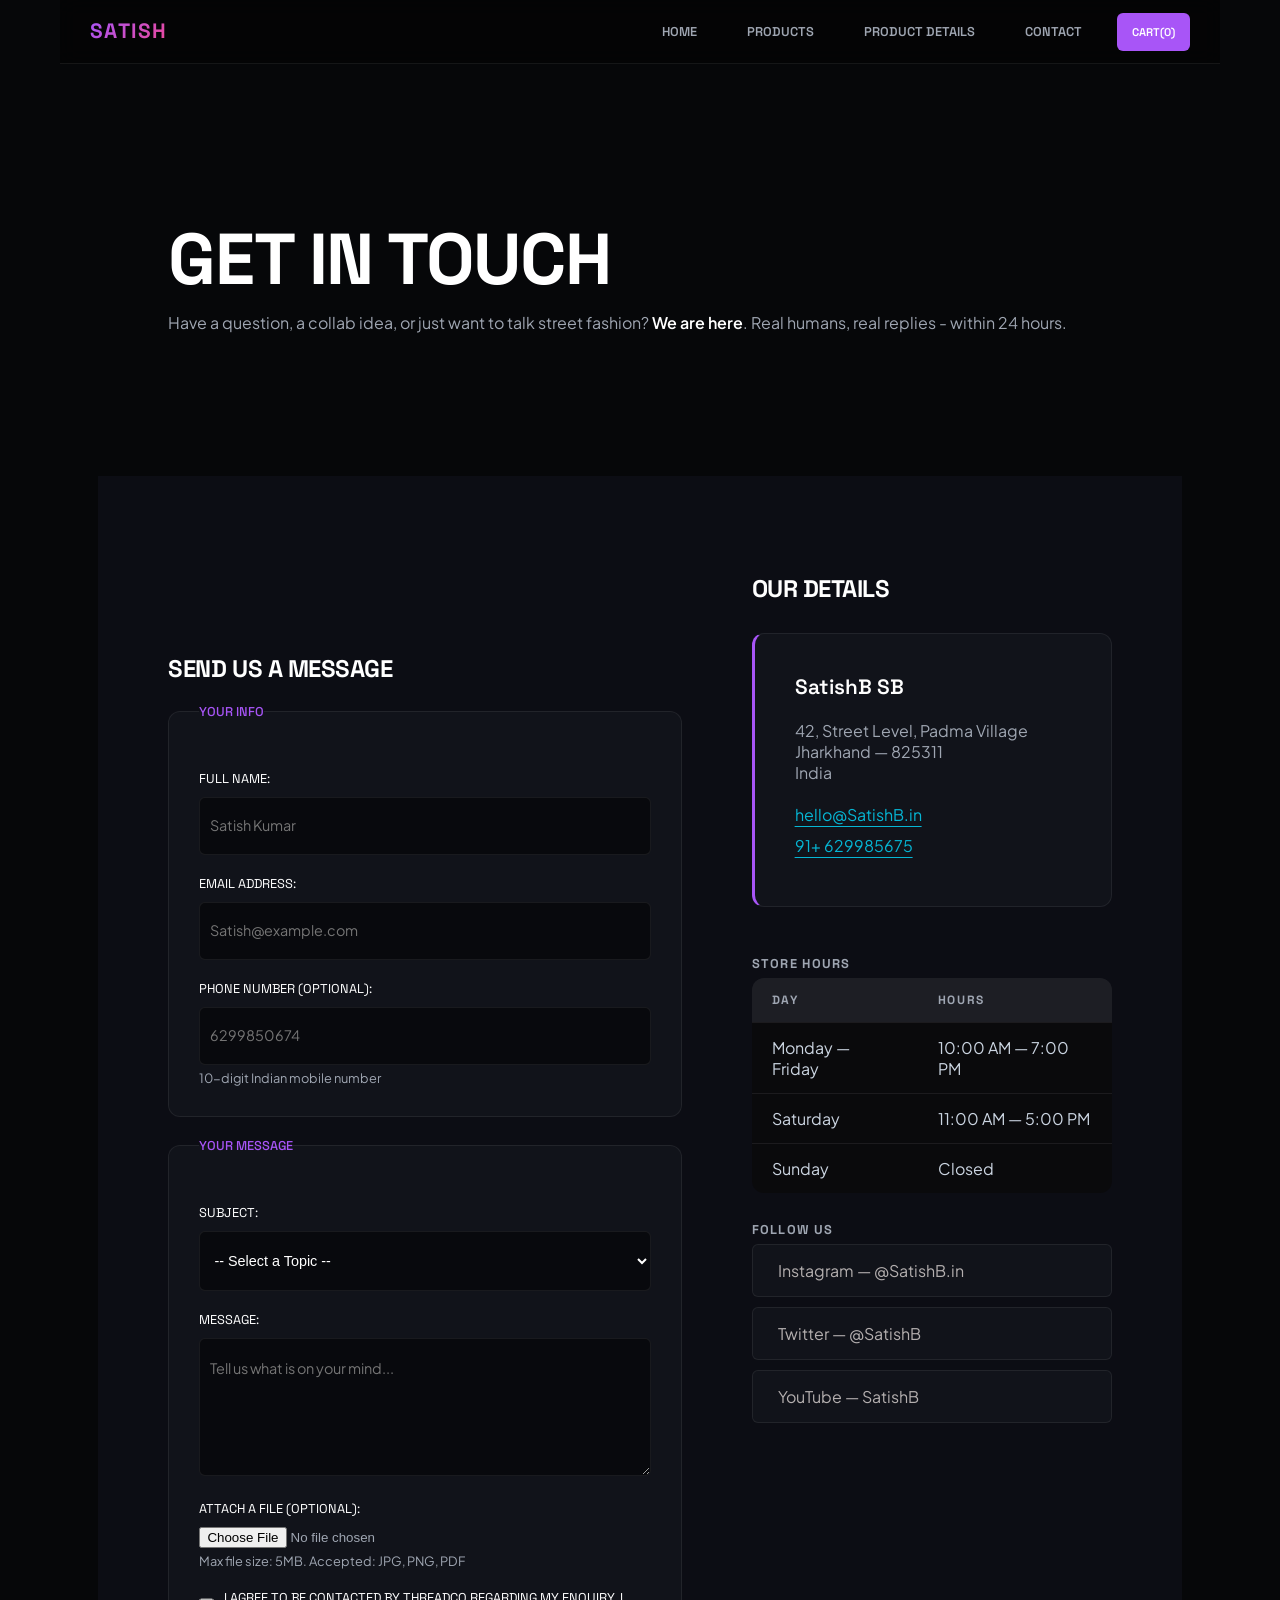
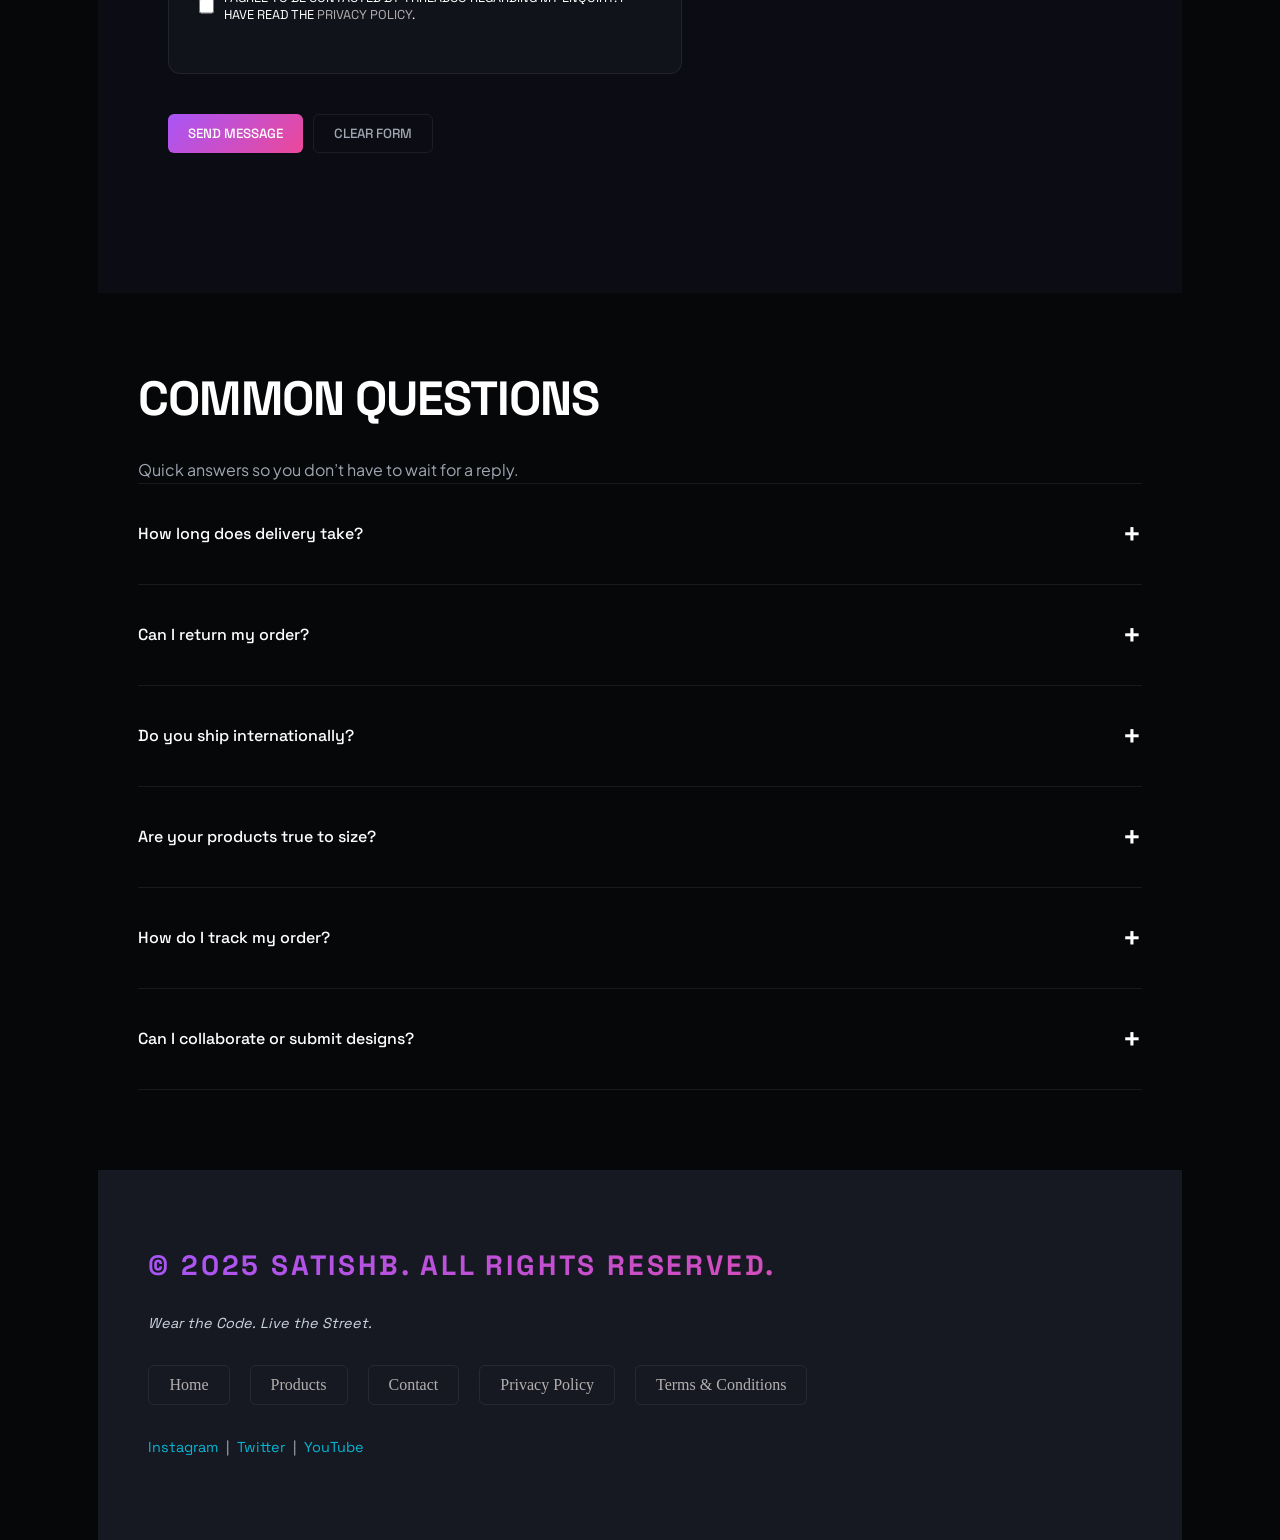
==== Contact.html @ 7053fb39 "add project html and css" ====
<!DOCTYPE html>
<html lang="en">

<head>
    <meta charset="UTF-8">
    <meta name="viewport" content="width=device-width, initial-scale=1.0">
    <title>Contact</title>
    <link rel="stylesheet" href="Style.css">
</head>

<body>


    <header>
        <h1>Satish</h1>
        <!-- <p><em>Wear the Code, list the Streey.</em></p> -->
        <nav>
            <ul>
                <li><a href="index.html">Home</a></li>
                <li><a href="products.html">Products</a></li>
                <li><a href="ProductDetails.html">product Details</a></li>
                <li><a href="Contact.html">contact</a></li>
                <li><a href="">Cart(0)</a></li>
            </ul>
        </nav>



    </header>

    <main>
        <section class="get-in-touch">
            <h2>Get In Touch</h2>
            <p>Have a question, a collab idea, or just want to talk street fashion? <strong>We are here</strong>. Real
                humans, real replies - within 24 hours.</p>
        </section>

         <div class="details">
            <section class="send-us-message">
                <h2>Send Us a Message</h2>

                <form action="">

                    <fieldset>
                        <legend>Your Info</legend>

                        <label for="fullname">Full Name:</label>
                        <input type="text" id="fullname" name="fullname" placeholder="Satish Kumar" required
                            minlength="2" maxlength="60">

                        <label for="email">Email Address:</label>
                        <input type="email" id="email" name="email" placeholder="Satish@example.com" required>

                        <label for="phone">Phone Number (optional):</label>
                        <input type="tel" id="phone" name="phone" placeholder="6299850674">
                        <small>10-digit Indian mobile number</small>
                    </fieldset>


                    <fieldset>
                        <legend>Your Message</legend>

                        <label for="subject">Subject:</label>
                        <select id="subject" name="subject" required>
                            <option value="">-- Select a Topic --</option>
                            <option value="order-issue">Order Issue</option>
                            <option value="return-refund">Return / Refund</option>
                            <option value="collaboration">Collaboration / Partnership</option>
                            <option value="wholesale">Wholesale Enquiry</option>
                            <option value="general">General Query</option>
                        </select>

                        <label for="message">Message:</label>
                        <textarea id="message" name="message" rows="6" cols="50"
                            placeholder="Tell us what is on your mind..." required minlength="20"></textarea>

                        <label for="attachment">Attach a File (optional):</label>
                        <input type="file" id="attachment" name="attachment">
                        <small>Max file size: 5MB. Accepted: JPG, PNG, PDF</small>


                        <div class="consent">
                            <input type="checkbox" id="consent" name="consent" required>
                            <label for="consent">
                                I agree to be contacted by ThreadCo regarding my enquiry.
                                I have read the <a href="#">Privacy Policy</a>.
                            </label>
                        </div>
                    </fieldset>


                    <div class="contact-btns">
                        <button type="submit">Send Message</button>
                        <button type="reset">Clear Form</button>
                    </div>

                </form>
            </section>


            <section class="our-details">
                <h2>Our Details</h2>

                <address>
                    <strong>SatishB SB</strong> <br>
                    42, Street Level, Padma Village <br>
                    Jharkhand — 825311 <br>
                    India
                    <br><br>
                    <a href="">hello@SatishB.in</a>
                    <br>
                    <a href="tel:91+ 629985675">91+ 629985675</a>
                </address>

                <div>
                    <h3>Store Hours</h3>
                    <table>
                        <tr>
                            <th>Day</th>
                            <th>Hours</th>
                        </tr>
                        <tr>
                            <td>Monday — Friday</td>
                            <td>10:00 AM — 7:00 PM</td>
                        </tr>
                        <tr>
                            <td>Saturday</td>
                            <td>11:00 AM — 5:00 PM</td>
                        </tr>
                        <tr>
                            <td>Sunday</td>
                            <td>Closed</td>
                        </tr>
                    </table>
                </div>

                <div>
                    <h3>Follow Us</h3>
                    <ul>
                        <li><a href="https://instagram.com" target="_blank">Instagram &mdash; @SatishB.in</a></li>
                        <li><a href="https://twitter.com" target="_blank">Twitter &mdash; @SatishB</a></li>
                        <li><a href="https://youtube.com" target="_blank">YouTube &mdash; SatishB</a></li>
                    </ul>
                </div>
            </section>
        </div>


        <section class="common-questions">

            <h2>Common Questions</h2>
            <p>Quick answers so you don&rsquo;t have to wait for a reply.</p>
            
            <details>
                <summary>How long does delivery take?</summary>
                <p>
                    We ship within <strong>48 hours</strong> of order confirmation.
                    Standard delivery takes <strong>3&mdash;5 business days</strong> across India.
                    Express delivery (1&mdash;2 days) is available at checkout for select pin codes.
                </p>
            </details>

            <details>
                <summary>Can I return my order?</summary>
                <p>
                    Yes! We offer <strong>free returns within 7 days</strong> of delivery.
                    The item must be unworn, unwashed, and in its original packaging with all tags attached.
                    Initiate your return from the Orders section of your account.
                </p>
            </details>

            <details>
                <summary>Do you ship internationally?</summary>
                <p>
                    Not yet &mdash; but we&rsquo;re working on it.
                    International shipping is planned for early 2026.
                    Sign up for our newsletter to get notified first.
                </p>
            </details>

            <details>
                <summary>Are your products true to size?</summary>
                <p>
                    ThreadCo tees and hoodies are <strong>oversized by design</strong>.
                    If you prefer a more fitted look, we recommend sizing down.
                    Check the <a href="product.html#size-chart">Size Guide</a> on any product page for exact
                    measurements.
                </p>
            </details>

            <details>
                <summary>How do I track my order?</summary>
                <p>
                    Once your order ships, you will receive a tracking link via SMS and email.
                    You can also track your order by entering your order ID on our
                    <a href="#">Order Tracking page</a>.
                </p>
            </details>

            <details>
                <summary>Can I collaborate or submit designs?</summary>
                <p>
                    Absolutely. ThreadCo works with independent Indian artists on every drop.
                    If you have a design concept or want to collab, reach out via the form above
                    and select <strong>&ldquo;Collaboration / Partnership&rdquo;</strong> as the subject.
                    We read every single message.
                </p>
            </details>

        </section>
    </main>
           

    <footer id="footer">
        <h3>&copy; 2025 SatishB. All rights reserved.</h3>
        <p><em>Wear the Code. Live the Street.</em></p>
        <nav>
            <ul>
                <li><a href="index.html">Home</a></li>
                <li><a href="products.html">Products</a></li>
                <li><a href="contact.html">Contact</a></li>
                <li><a href="#">Privacy Policy</a></li>
                <li><a href="#">Terms &amp; Conditions</a></li>
            </ul>
        </nav>

        <p>
            <a href="https://www.instagram.com/tekyyon?stkn=MWV4MnNpa290YmE3" target="_blank">Instagram</a>
            &nbsp;|&nbsp;
            <a href="https://twitter.com" target="_blank">Twitter</a>
            &nbsp;|&nbsp;
            <a href="https://www.youtube.com/@tekyyon" target="_blank">YouTube</a>
        </p>
    </footer>


</body>

</html>
---- Style.css ----
@import url('https://fonts.googleapis.com/css2?family=Plus+Jakarta+Sans:wght@300;400;500;600;700;800&family=Space+Grotesk:wght@400;500;600;700;800&display=swap');


* {
    padding: 0;
    margin: 0;
    box-sizing: border-box;
}

:root {
    /* Brand Theme Colors */
    --color-primary: #a855f7;
    --color-primary-glow: rgba(168, 85, 247, 0.25);
    --color-secondary: #ec4899;
    --color-secondary-glow: rgba(236, 72, 153, 0.25);
    --color-accent: #06b6d4;


    /* Base & Layout Backgrounds */
    --color-bg-base: #060709;
    --color-bg-section: #0c0d14;
    --color-bg-footer: #161922;
    --color-surface: #11131a;
    --color-surface-muted: #1e212f;


    /* Borders */
    --color-border: rgba(255, 255, 255, 0.07);


    /* Typography Text Colors */
    --white: #ffffff;
    --color-text-body: #cbd5e1;
    --color-text-muted: #9fa6b2;
    --font-display: 'Space Grotesk', sans-serif;
    --font-body: 'Plus Jakarta Sans', sans-serif;
    --radius-sm: 6px;
    --radius-md: 12px;
    --radius-lg: 20px;
    --shadow-sm: 0 4px 12px rgba(0, 0, 0, 0.5);
    --shadow-md: 0 12px 36px rgba(0, 0, 0, 0.7);
    --shadow-lg: 0 24px 64px rgba(0, 0, 0, 0.9);
    --gradient-accent: linear-gradient(135deg, var(--color-primary) 0%, var(--color-secondary) 100%);
    --gradient-secondary: linear-gradient(135deg, var(--color-accent) 0%, #3b82f6 100%);
}

html {
    font-size: 16px;
}

h1,
h2,
h3,
h4,
h5,
h6 {
    font-family: var(--font-display);
    font-weight: 700;
    line-height: 1.1;
    letter-spacing: -0.02em;
    color: var(--white);
}


h1 {
    font-size: clamp(2.4rem, 6vw, 5rem);
}

h2 {
    font-size: clamp(1.8rem, 4vw, 3rem);
}

h3 {
    font-size: clamp(1.2rem, 2.5vw, 1.75rem);
}

h4 {
    font-size: 1.125rem;
    font-weight: 600;
}

p {
    font-size: 1rem;
    line-height: 1.7;
    color: var(--color-text-muted);
}


small {
    font-size: 0.8rem;
    color: var(--color-text-muted);
}

strong {
    color: var(--white);
    font-weight: 600;
}

em {
    color: var(--color-text-body);
}

ul {
    list-style: none;
}

a {
    /* color: inherit; */
    color: rgb(180, 175, 175);
    text-decoration: none;
}


body {
    background-color: var(--color-bg-base);
    /* padding: 0px 1px; */
    padding-left: clamp(20px, 3vw, 40px);
    padding-right:clamp(20px, 3vw, 40px);
    opacity: 1;
}

header {
    position: fixed;
    background-color: rgba(4, 4, 4, 0.604);
    backdrop-filter: blur(10px);
    -webkit-backdrop-filter: blur(10px);
    display: flex;
    /* flex-direction: column; */

    left: 60px;
    right: 60px;
    border-bottom: 1px solid var(--color-border);
    justify-content: space-between;
    align-items: center;
    padding: 20px 30px;
    text-transform: uppercase;
    z-index: 10;
    /* flex-wrap: wrap; */
}

header nav ul {
    display: flex;
    gap: 20px;
    flex-wrap: wrap;
    justify-content: center;
}

header h1 {
    font-size: 1.3rem;
    letter-spacing: 0.07em;
    background: var(--gradient-accent);
    background-clip: text;
    -webkit-background-clip: text;
    color: transparent;
    -webkit-text-fill-color: transparent;
}


/* display: inline-block; */

header nav a {
    font-family: var(--font-display);
    color: var(--color-text-muted);
    padding: 12px 15px;
    border-radius: var(--radius-sm);
    font-weight: 600;
    text-wrap: nowrap;
    font-size: 0.8rem;
    text-align: center;
}


header nav a:hover {
    background-color: rgba(32, 31, 31, 0.605);
    color: var(--white);
}

header nav li:last-child a {
    background-color: var(--color-primary);
    color: var(--white);
    font-size: 0.7rem;
}

header nav li:last-child a:hover {
    background-color: var(--color-secondary);
}

main {
    /* padding-top: 80px; */
    padding: 80px 60px 0;
    
}

#hero {
    height: 95vh;
    display: flex;
    justify-content: space-between;
    align-items: center;
    padding: 0 30px;
}

.left-hero {
    display: flex;
    flex-direction: column;
    gap: 10px;
    max-width: 648px;
}

.left-hero h2 {
    font-size: 4.5rem;
    text-transform: uppercase;
}

#gradient-text {

    background: var(--gradient-accent);
    background-clip: text;
    -webkit-background-clip: text;
    color: transparent;
    -webkit-text-fill-color: transparent;
    font-size: 4.5rem;

}

#hero p {
    font-size: 1.1rem;
    font-family: var(--font-body);
    width: 500px;


}

#cta {
    display: flex;
    gap: 20px;
    margin-top: 50px;
    font-size: 0.8rem;
}

#cta a {
    padding: 13px 20px;
    border-radius: var(--radius-sm);
    text-transform: uppercase;
    font-family: var(--font-display);
    font-weight: 600;
    color: var(--white);
}

.btn1 {

    background: var(--gradient-accent);
    display: flex;
    justify-content: center;
    align-items: center;
    letter-spacing: 2px;

}

.btn1:hover {
    /* background-color: var(--color-primary); */

    box-shadow: 0 8px 20px rgba(223, 71, 190, 0.506);
    background: linear-gradient(135deg, #a54ef7 0%, #f2459b 100%);

    animation: btn1-animate 0.9s infinite alternate;

}

@keyframes btn1-animate {
    0% {

        transform: translatey(0);
    }

    100% {

        transform: translatey(-4px);

    }
}

.btn2 {
    border: 2px solid rgba(104, 104, 104, 0.926);
    letter-spacing: 1px;
}

.btn2:hover {
    background-color: rgba(255, 255, 255, 0.07);
    border-color: var(--white);
    animation: btn2-animate 0.9s infinite alternate;
}

@keyframes btn2-animate {
    0% {

        transform: translateY(0);
    }

    100% {

        transform: translateY(-2px);

    }
}

.right-hero {
    display: flex;
    justify-content: center;
    align-items: center;
    height: 100px;
    position: relative;
    margin-right: 100px;
}

.right-hero img {
    height: 400px;
    width: 300px;
    object-fit: cover;
    border-radius: var(--radius-lg);
    z-index: 1;
    box-shadow: var(--radius-lg);
    animation: figure-animate 3s infinite alternate;
}


@keyframes figure-animate {
    0% {

        transform: translateY(0);
    }

    100% {

        transform: translateY(-30px);

    }

}

.right-hero img:hover {
    box-shadow: var(--shadow-lg);
    border: 1px solid var(--color-primary);
    border: 1px solid var(--color-primary);
}


/* photo ke byground me color dene ke liye */
.glow {
    width: 300px;
    height: 300px;
    border-radius: 50%;
    position: absolute;
    z-index: -2;
    filter: blur(50px);
    /* opacity: 0.5; */
    animation: orb-animate 3s infinite 1s alternate;

}

@keyframes orb-animate {

    0% {
        opacity: 0.3;
    }

    100% {
        opacity: 0.9;
    }
}

.orb1 {
    bottom: -50%;
    right: 30%;
    background-color: var(--color-primary);
    animation: orb1-animate 3s infinite 3s alternate;
}

@keyframes orb1-animate {

    0% {
        opacity: 0.3;
    }

    100% {
        opacity: 0.9;
    }
}

.orb2 {
    left: 30%;
    right: 20%;
    background-color: var(--color-secondary);
}


/* this week's Drop */
#this {
    background-color: rgb(#0C0D14);
    padding: 70px 50px;
}

#this h2 {
    text-transform: uppercase;
}

#this>p {
    margin: 15px 0;
    font-family: var(--font-body);
}

/* Cards  */

.cards {
    display: flex;
    flex-wrap: wrap;
    gap: 20px;
    margin-top: 40px;

}

/*  Me adjust karne per chota ho jata h */

/* .cards{
    display: grid;
    grid-template-columns: repeat(3,1fr);
    gap: 10px;
} */

.cards article,
.grid article {
    flex: 1 1 260px;
    display: flex;
    flex-direction: column;
    padding: 10px;
    border-radius: var(--radius-lg);
    overflow: hidden;
    border: 1px solid var(--color-border);
}

figure {
    /* position: relative; */
    overflow: hidden;
    aspect-ratio: 4/5;
    padding: 10px;
    border-radius: 40px;
    overflow: hidden;
}

.grid article figure {
    aspect-ratio: 4/4;
}

figcaption {
    display: none;
}

figure img {
    width: 100%;
    height: 100%;
    object-fit: cover;
    transition: all 0.2s linear 0s;

}


article {
    position: relative;
    transition: all 0.5s linear 0s;
}

article h3 {
    padding: 10px 20px 0;
    font-size: 1rem;
}

article p:first-of-type {
    padding: 0 20px;
    font-family: var(--font-body);
    font-size: 0.85rem;
}

article p span {
    color: var(--color-primary);
    font-weight: 700;
}

article p:nth-of-type(2) {
    padding: 20px 20px;
    font-family: var(--font-display);
}

article p:nth-of-type(2) s {
    font-size: var(--font-display);
}

article p:nth-of-type(3) mark {
    background: var(--gradient-accent);
    padding: 7px 15px;
    border-radius: var(--radius-lg);
    color: var(--white);
    font-family: var(--font-display);
    font-weight: 600;
    position: absolute;
    top: 4%;
    right: 6%;
}

/* view Details */
article>a {
    color: var(--color-accent);
    text-decoration: underline;
    text-transform: uppercase;
    letter-spacing: 0.1rem;
    font-family: var(--font-display);
    text-underline-offset: 2px;
    padding: 4px 20px 10px;
}

article>a:hover {
    color: var(--color-secondary);

}

article>button {
    margin: 10px;
    padding: 10px 20px;
    border-radius: var(--radius-sm);
    border: none;
    font-family: var(--font-display);
    text-transform: uppercase;
    font-weight: 600;
    transition: 0.3s;
}

article>button:hover {
    color: var(--white);
    background-color: var(--color-primary);
    cursor: pointer;
}

article:hover {
    border: 1px solid var(--color-primary);
    box-shadow: 0 10px 10px var(--color-primary-glow);
    transform: translatey(-10px);
}

article:hover>figure img {
    transform: scale(1.1);
}


/* best seller   */

.best-sellers {
    padding: 80px 50px;
}

.best-sellers h2 {
    text-transform: uppercase;
    margin-bottom: 15px;
}

.best-sellers table {

    width: 100%;
    /* border: 1px solid white; */
    border-radius: var(--radius-md);
    overflow: hidden;
    border-collapse: collapse;
}

th[colspan="5"] {
    background: var(--gradient-accent);
    padding: 12px 0;
    font-family: var(--font-display);
    letter-spacing: 0.1rem;
    text-transform: uppercase;
    font-size: 1rem;
    text-align: center;
    color: white;
}

th {
    padding: 14px 20px;
    text-align: left;
    background-color: rgba(255, 255, 255, 0.07);
    font-family: var(--font-display);
    text-transform: uppercase;
    color: var(--color-text-muted);
    letter-spacing: 0.1rem;
    font-size: 0.75rem;
}

td {
    padding: 14px 20px;
    font-family: var(--font-body);
    color: var(--color-text-body);
    background-color: rgba(10, 9, 9, 0.605);
    border-top: 1px solid var(--color-border);
}

tr:hover td {
    background-color: rgba(255, 255, 255, 0.07);
}

#best-seller-month tr:hover td:first-child {
    color: var(--color-secondary);
}

/* why satishB ? */

#why-satishb {
    padding-bottom: 80px 50px;
    color: white;
}

#why-satishb h2 {
    text-transform: uppercase;
    margin-bottom: 5px;
}

#why-satishb p {
    font-family: var(--font-body);
    margin-bottom: 5px;
}

#why-satishb ul {
    display: flex;
    flex-wrap: wrap;
    gap: 20px;
    margin: 50px 0;

}


#why-satishb ul li {
    flex: 1 1 240px;
    background-color: var(--color-surface);
    padding: 24px;
    border-radius: var(--radius-md);
    border: 1px solid var(--color-border);
    border-left: 4px solid var(--color-primary);
    font-family: var(--font-body);
    color: var(--color-text-muted);
    font-size: 0.9rem;
}

#why-satishb ul li:hover {

    border-left: 4px solid var(--color-secondary);
}

#why-satishb ul li {
    border-left: 4px solid var(--color-primary);
}

#why-satishb ul li strong {
    display: block;
    font-family: var(--font-display);
    margin-bottom: 10px;
    font-size: 1.2rem;
}

/* our promise */

#why-satishb dl {
    margin: 10px;
    border: 1px solid var(--color-border);
    display: flex;
    flex-wrap: wrap;
    padding: 30px 0;
    gap: 10px;
}

#why-satishb dl section {
    flex: 1 1 270px;
    border: 1px solid var(--color-border);
    padding: 24px;
    border-radius: var(--radius-md);

}

#why-satishb dl section:hover {
    background-color: rgba(255, 255, 255, 0.07);
    border: 1px solid var(--color-primary);

}

#why-satishb dl dt {

    color: var(--color-accent);
    font-family: var(--color-primary);
    margin-bottom: 10px;
    text-transform: uppercase;
}

#why-satishb dl dd {
    font-family: var(--font-body);
    color: var(--color-text-muted);
    font-size: 0.9rem;
}

/* get-early */

#get-early {
    background-color: var(--color-surface);
    text-align: center;
    padding: 120px 30px;
}

#get-early h2 {
    text-transform: uppercase;
    padding: 15px 0;
}

#get-early p {
    font-family: var(--font-body);
    padding: 15px 0;
    font-size: 1rem;
    max-width: 550px;
    margin: auto;
}

/* #get-early form label  {
    display: none; 
    } */

#get-early form {
    display: flex;
    /* justify-content: center; */
    margin: auto;
    border: 1px solid var(--color-border);
    border-radius: var(--radius-sm);
    max-width: 520px;
    overflow: hidden;
}

#get-early input {
    flex: 1;
    padding: 14px 30px;
    background-color: transparent;
    border: none;
    outline: none;
    color: white;
    font-family: var(--font-body);
    font-size: 1.1rem;
    background-color: rgba(36, 36, 36, 0.234);
}

/* placceholder */
#get-early input [ type="text"]::placeholder {
    font-size: 1.1rem;
}

#get-early button {
    font-family: var(--font-display);
    letter-spacing: .2rem;
    background: var(--gradient-accent);
    text-transform: uppercase;
    padding: 14px 30px;
    border: none;
    color: white;
    font-weight: 650;
}

#get-early small {
    font-family: var(--font-body);
}

/* footer */

#footer {
    background-color: var(--color-bg-footer);
    padding: 80px 50px;
    margin: 0px 60px 0px;
}

#footer h3 {
    text-transform: uppercase;
    background: var(--gradient-accent);
    background-clip: text;
    -webkit-background-clip: text;
    color: transparent;
    -webkit-text-fill-color: transparent;
    letter-spacing: 0.1em;
    margin-bottom: 10px;
}

#footer p {
    font-size: 1rem;
    font-family: var(--font-display);
}

#footer nav ul {
    display: flex;
    gap: 20px;
    margin: 30px 0;
}

#footer nav ul li {
    border: 1px solid var(--color-border);
    border-radius: var(--radius-sm);
    padding: 10px 20px;
}

#footer nav ul li:hover {
    border: 1px solid var(--color-primary);

}

#footer p {
    margin-top: 30px;
    font-size: 0.9rem;

}

#footer p a {
    color: var(--color-accent);

}


#footer p a:hover {
    color: var(--color-secondary);

}

/* products.html */

#catalogue {
    padding: 100px 4px;
}

#catalogue h2 {
    text-transform: uppercase;
    font-size: 4rem;
    padding-bottom: 20px;
}

#catalogue p {

    font-family: var(--font-body);
    font-size: 1.1rem;
}

#product-layout {
    /*  sidebar + products ( heading + grid ) */
    display: grid;
    grid-template-columns: 280px 1fr;
    background-color: var(--color-bg-section);
    padding: 60px;
    position: relative;
    align-items: start;
    padding-left: 1px;

}




/* SIDEBAR */

#sidebar {
    background-color: #171822;
    border-radius: var(--radius-md);
    padding: 20px;
    position: sticky;
    top: 100px;
    height: auto;
    margin-right: 20px;

}

#sidebar h2 {
    text-transform: uppercase;
    color: var(--color-primary);
    font-size: 1rem;
    letter-spacing: 0.2em;
    padding-bottom: 10px;
}

#sidebar hr {
    opacity: 0.1;
    height: 0.5px;
}

#sidebar h3 {
    padding: 28px 0;
    font-size: 0.8rem;
    text-transform: uppercase;
    letter-spacing: 0.1em;
}

#sidebar ul {
    display: flex;
    flex-direction: column;
    gap: 20px;
    color: var(--color-text-muted);
    font-family: var(--font-body);
}

#sidebar ul li {
    display: flex;
    gap: 10px;
}

#sidebar input[ type="checkbox"] {
    accent-color: var(--color-primary);
    width: 15px;
    height: 20px;
    cursor: pointer;
}

#sidebar label {
    cursor: pointer;
    color: var(--color-text-muted);
    font-family: var(--font-body);

}

#sidebar input[type="number"] {
    width: 100%;
    margin: 10px 0;
    padding: 5px 10px;
    background-color: rgba(0, 0, 0, 0.9);
    border: 1px solid var(--color-border);
    border-radius: var(--radius-sm);
    outline: none;
    color: white;
    font-size: 0.8;
}

#sidebar input[type="number"]:focus {
    border-color: var(--color-primary);
}

#sidebar select {
    width: 100%;
    margin: 10px 0;
    padding: 5px 10px;
    background-color: rgba(0, 0, 0, 0.9);
    border: 1px solid var(--color-border);
    border-radius: var(--radius-sm);
    outline: none;
    color: white;
    font-size: 0.8;
}


#sidebar button {
    width: 100%;
    margin: 10px 0;
    padding: 5px 10px;
    border: 1px solid var(--color-border);
    border-radius: var(--radius-sm);
    outline: none;
    font-size: 0.9rem;
    font-family: var(--font-display);
    text-transform: uppercase;
    font-weight: 600;
    cursor: pointer;
}

#sidebar button:nth-of-type(2) {
    background-color: transparent;
    color: var(--color-text-muted);
}

#sidebar button:nth-of-type(1):hover {
    background: var(--color-secondary);

}

/*    GRID + PRODUCTS  */

.grid {
    display: grid;
    grid-template-columns: repeat(auto-fit, minmax(240px, 1fr));
    gap: 20px;
}

#products h2 {
    text-transform: uppercase;
    font-size: 2rem;
    color: var(--color-text-muted);
    padding-bottom: 20px;
}

/* PRODUCT BEST SELLER */
.Compare-best-seller p {
    font-size: 1rem;
    font-family: var(--font-body);
    margin-bottom: 10px;
}

.Compare-best-seller table tr:first-child th {
    background-color: black;
    text-align: center;
    color: white;
}

.Compare-best-seller table tr:first-child th {
    border: none;
}

.Compare-best-seller table tr:nth-of-type(2) th {
    color: white;
}

.Compare-best-seller table tr th {
    color: var(--color-accent);
}

.Compare-best-seller table tr {
    border: 1px solid var(--color-border);
}

/*  Products Details  */

nav[aria-label="breadcrumb"] {
    display: inline-block;
    padding: 15px 30px;
    color: var(--color-text-muted);
    font-family: var(--font-body);
    font-size: .8rem;
}

nav[aria-label="breadcrumb"] a {
    display: inline-block;
    padding: 0 3px;
    color: var(--color-primary);
}

nav[aria-label="breadcrumb"] a:hover {
    color: var(--color-secondary);
}

#product-detail {
    display: flex;
    padding: 40px 30px;
    flex-wrap: wrap;
    justify-content: center;
    gap: 40px;

}

#product-detail figure {
    flex: 0 0 50%;
}

#product-detail div {
    flex: 1;
}

.product-detail-left option {
    background: var(--color-surface-muted);
}

.product-detail-left h2 {
    text-transform: uppercase;
    margin-bottom: 20px;
    font-size: 3rem;
}

.product-detail-left p {
    font-family: var(--font-body);
    font-size: 1.05rem;
    margin-bottom: 40px;
}

.product-detail-left mark {
    background: var(--gradient-accent);
    padding: 8px 16px;
    border-radius: var(--radius-lg);
    color: var(--white);
    font-family: var(--font-display);
    font-weight: 600;
    top: 4%;
    right: 7%;
    font-size: 0.8rem;
}

.product-detail-left p:nth-of-type(2) {
    display: flex;
    align-items: center;
    gap: 15px;
    margin-bottom: 10px;

}

.product-detail-left p:nth-of-type(2) strong {
    font-size: 2.5rem;
    font-family: var(--font-display);

}

.product-detail-left label {
    display: block;
    color: white;
    text-transform: uppercase;
    font-family: var(--font-display);
    letter-spacing: 0.1em;
    font-size: 0.9rem;
}

.product-detail-left input[type="number"],
.product-detail-left select {

    background-color: rgba(255, 255, 255, 0.07);
    border: 1px solid var(--color-border);
    outline: none;
    padding: 10px 20px;
    margin: 10px 0;
    width: 100%;
    max-width: 300px;
    color: white;
    border-radius: var(--radius-sm);

}

.product-detail-left input[type="number"]:focus,
.product-detail-left select:focus {

    border-color: var(--color-primary);

}


.product-detail-left a {
    margin-left: 10px;
    font-family: var(--font-body);
    text-decoration: underline;
    color: var(--color-accent);
    font-size: 0.9rem;
    text-underline-offset: 4px;
}

.product-detail-btns {
    display: flex;
    gap: 10px;

}

.product-detail-btns button {
    flex: 1;
    padding: 10px;
    font-size: 1.1rem;
    text-transform: uppercase;
    font-family: var(--font-display);
    border: none;
    border-radius: var(--radius-sm);
    color: white;
    font-weight: 500;
}

.product-detail-btns button:first-child {
    flex: 1.5;
    background: var(--gradient-accent);
}

.product-detail-btns button:nth-of-type(2) {
    background-color: transparent;
    border: 1px solid white;
}

.product-detail-btns button:nth-of-type(2):hover {
    background-color: white;
    color: black;
}

.product-detail-left ul {
    color: white;
    display: flex;
    flex-direction: column;
    gap: 10px;
    padding: 30px;
    border: 1px solid var(--color-border);
    border-left: 3px solid var(--color-accent);
    background-color: var(--color-surface);
    border-radius: var(--radius-md);
}

.product-detail-left ul li {
    color: var(--color-text-muted);
    font-family: var(--font-body);
}

#size-chart {
    padding: 70px;
    background-color: var(--color-bg-section);
}

#size-chart h2 {
    text-transform: uppercase;
    margin: 10px 0;
    font-size: 2.5rem;
}

#size-chart p {
    font-family: var(--font-body);
}

#size-chart caption {
    color: var(--color-text-muted);
    margin-top: 30px;
    margin-bottom: 10px;
    font-family: var(--font-body);
    font-size: 0.9rem;
}

#size-chart table tr:first-child th {
    background-color: black;
    color: white;
    text-align: center;
}

#size-chart table tr:nth-of-type(2) th {
    color: white;
}


#size-chart table tr th,
#size-chart table tr td {
    background-color: #11141B;
}

#size-chart table tr:hover th,
#size-chart table tr:hover td {
    background-color: #11141b81;
}

#product-details {
    color: white;
    padding: 80px 40px;

}

#product-details h2 {
    font-size: 2.5rem;
}

#product-details dl {
    display: flex;
    flex-direction: column;
    gap: 10px;
    flex-wrap: wrap;
}

#product-details dl div {
    display: flex;
    border-top: 1px solid var(--color-border);
    width: 100%;
    max-width: 800px;
    gap: 10px;
    padding: 8px 0;
    margin-top: 10px;
    align-items: center;
    flex-wrap: wrap;
}

#product-details dl div dt {
    flex: 1 1 100px;
    color: var(--color-text-muted);
    font-family: var(--font-display);
}

#product-details dl div dd {
    flex: 2;
    font-family: var(--font-body);
}

.customer-reviews {
    background-color: var(--color-bg-section);
    padding: 50px 30px;
}

.customer-reviews h2 {
    text-transform: uppercase;
    padding: 10px 0;
    font-size: 2rem;
}

.customer-reviews p {
    font-family: var(--font-body);
    color: var(--color-text-muted);
    font-size: 0.8rem;
}

.customer-reviews-details {
    display: flex;
    gap: 20px;
    margin: 10px 0;
}

.customer-reviews-details article {
    flex: 1;
    border-radius: var(--radius-sm);
    border: 1px solid var(--color-border);
    background-color: var(--color-surface);
    padding: 20px;
}


.customer-reviews-details article p:first-of-type {
    color: #F59E0D;
}

.customer-reviews-details small {
    color: white;
}

.might-also-like {
    padding: 50px 30px;
}

.might-also-like h3 {
    padding: 30px 0;
}

.also-like-items {
    display: flex;
    gap: 20px;
    flex-wrap: wrap;


}


.also-like-items article {
    flex: 1;
    border: 1px solid var(--color-border);
    border-radius: var(--radius-lg);
    height: 600px;


}

.also-like-items article figure {
    aspect-ratio: 1;

}

.also-like-items article p {
    padding: 20px;
}



/* contact.html page */

.get-in-touch {
    padding: 140px 70px;
}

.get-in-touch h2 {
    font-size: 4.5rem;
    text-transform: uppercase;
}

.get-in-touch p {
    padding-top: 10px;
    font-family: var(--font-body);
}

.details {
    background-color: var(--color-bg-section);
    display: flex;
    padding: 100px 70px;
    gap: 70px;
    align-items: flex-start;
}

.send-us-message {
    flex: 1;
    padding-top: 80px;
}

.our-details {
    flex: 0 0 360px;
}

.send-us-message h2,
.our-details h2 {
    font-size: 1.5rem;
    text-transform: uppercase;
}

.send-us-message fieldset {
    background-color: var(--color-surface);
    border-radius: var(--radius-md);
    border: 1px solid var(--color-border);
    margin-top: 20px;
    padding: 30px;
}

.send-us-message legend {
    color: var(--color-primary);
    text-transform: uppercase;
    font-family: var(--font-display);
    font-weight: 500;
    font-size: 0.8rem;
}

.send-us-message label {
    display: block;
    color: var(--white);
    text-transform: uppercase;
    font-family: var(--font-display);
    font-size: 0.8rem;
    padding: 20px 0 10px;
}

.send-us-message input[type="email"],
.send-us-message input[type="text"],
.send-us-message input[type="tel"],
.send-us-message select,
.send-us-message textarea {
    width: 100%;
    border-radius: var(--radius-sm);
    border: 1px solid var(--color-border);
    background-color: rgba(0, 0, 0, 0.5);
    padding: 20px 10px;
    font-size: 0.9rem;
    color: white;
    outline: none;
}

.send-us-message input:focus,
.send-us-message select:focus,
.send-us-message textarea:focus {
    border-color: var(--color-primary);
}

.send-us-message small {
    display: block;
    font-family: var(--font-body);
    padding-top: 5px;
}

.consent {
    display: flex;
    align-items: center;
    gap: 10px;
    margin: 20px 0;
}

.consent input {
    width: 20px;
    height: 20px;
    accent-color: var(--color-primary);
}

.consent label {
    padding: 0;
}

.send-us-message input::placeholder,
.send-us-message select::placeholder,
.send-us-message textarea::placeholder {
    font-family: var(--font-body);
}

.contact-btns {
    display: flex;
    margin: 40px 0;
    gap: 10px;
}

.contact-btns button {
    padding: 10px 20px;
    border-radius: var(--radius-sm);
    outline: none;
    border: 1px solid var(--color-border);
    font-family: var(--font-display);
    text-transform: uppercase;
    font-weight: 500;

}

.contact-btns button:first-child {

    background: var(--gradient-accent);
    color: white;
    border: none;
}

.contact-btns button:last-child {

    color: var(--color-text-muted);
    background: none;
}

.send-us-message input[type="file"] {
    color: var(--color-text-muted);
}

.our-details {
    position: sticky;
    top: 100px;
}

.our-details address {
    background-color: var(--color-surface);
    padding: 40px;
    border: 1px solid var(--color-border);
    border-left: 3px solid var(--color-primary);
    color: white;
    margin: 30px 0;
    border-radius: var(--radius-md);
    font-style: normal;
    font-family: var(--font-body);
    color: var(--color-text-muted);

}

.our-details address strong {
    font-size: 1.3rem;
    font-family: var(--font-display);
    margin-bottom: 20px;
    display: inline-block;
}

.our-details address a {
    color: var(--color-accent);
    text-decoration: underline;
    text-underline-offset: 5px;
    margin-bottom: 10px;
    display: inline-block;
}

.our-details address a:hover {
    color: var(--color-secondary);
}

.our-details div:first-of-type {
    margin-top: 50px;
    margin-bottom: 30px;
}

.our-details div:first-of-type h3,
.our-details div:last-of-type h3 {
    font-size: 0.8rem;
    padding-bottom: 7px;
    color: var(--color-text-muted);
    letter-spacing: .1em;
    text-transform: uppercase;
}

.our-details div:first-of-type table {
    border-collapse: collapse;
    border-radius: var(--radius-md);
    overflow: hidden;
}

.our-details div:last-of-type ul {
    display: flex;
    flex-direction: column;
    gap: 10px;
}


.our-details div:last-of-type ul li {
    border: 1px solid var(--color-border);
    border-radius: var(--radius-sm);
    padding: 15px 25px;
    font-family: var(--font-body);
    background-color: var(--color-surface);
}

.our-details div:last-of-type ul li:hover {
    color: var(--white);
    border-color: var(--color-primary);
}

.common-questions {
    padding: 80px 40px;
    color: white;

}

.common-questions h2 {
    text-transform: uppercase;

}

.common-questions p {
    font-family: var(--font-body);

}

.common-questions details {
    font-family: var(--font-body);
    border-top: 1px solid var(--color-border);
    padding: 30px 0;
    list-style: none;
}

.common-questions details:last-of-type {
    border-bottom: 1px solid var(--color-border);
}

.common-questions summary {
    list-style: none;
    display: flex;
    justify-content: space-between;
    align-items: center;
    font-family: var(--font-display);
    font-weight: 500;
}

.common-questions summary::after {
    content: "+";
    font-size: 2rem;
    font-weight: 500;
    transition: all 0.1s linear;
}

.common-questions details[open] {
    color: var(--color-primary);
}

.common-questions details[open] summary::after {
    color: var(--color-secondary);
    transform: rotate(45deg);
}

.common-questions p {
    padding-top: 30px;
    width: 100%;
    max-width: 900px;
}




@media (max-width: 1200px) {

    header {

        left: 0px;
        right: 0px;

    }

    #hero {
        flex-direction: column;
        text-align: center;
    }

    .left-hero {
        justify-content: center;
        align-items: center;
    }
}

@media (max-width: 992px) {
    header {
        flex-direction: column;
        gap: 10px;
    }

    header nav a {
        padding: 6px 10px;
        font-size: 0.9rem;
    }

    nav[aria-label="breadcrumb"] {
        margin-top: 20px;
    }
}


@media (max-width: 768px) {

    header {
        position: static;

    }

    main {
        padding-top: 0;
    }


    .best-sellers,
    #size-chart {
        padding: 60px 10px;

    }


    .table-scroll {
        overflow-x: auto;

        /* scrollbar-width: none; */

    }


    #product-layout {
        display: flex;
        flex-direction: column;
        padding: 20px 10px;
    }

    #sidebar {
        position: static;
        width: 100%;
    }


    .customer-reviews {
        padding: 60px 10px;
    }

    .customer-reviews p {
        font-size: 0.9rem;
    }

    .get-in-touch {
        padding: 70px 30px;
    }


    .details {
        flex-direction: column;
        padding: 20px;
        gap: 70px;
    }


    .details section {
        flex: 1;
    }

    .our-details {
        position: static;
        width: 100%;
    }

    table {
        min-width: 400px;
        width: 100%;
    }

    .send-us-message fieldset {
        margin-top: 10px;
        padding: 15px;
    }

    .send-us-message {
        flex: 1;
        padding-top: 40px;
    }


    .contact-btns {
        flex-direction: column;
    }

    .contact-btns button {
        flex: 1;
    }

    nav[aria-label="breadcrumb"] {
        margin-top: 5px;
    }

    .customer-reviews-details {
        flex-direction: column;
    }

    .also-like-items {
        flex-direction: column;
    }


}

@media (max-width : 480px) {

    header {
        padding: 20px 15px;
    }

    #cta {
        flex-direction: column;
    }

    #get-early form {
        flex-direction: column;

    }

    #week-drop {
        padding: 40px 10px;
    }

    body {
        padding: 0;
    }

}
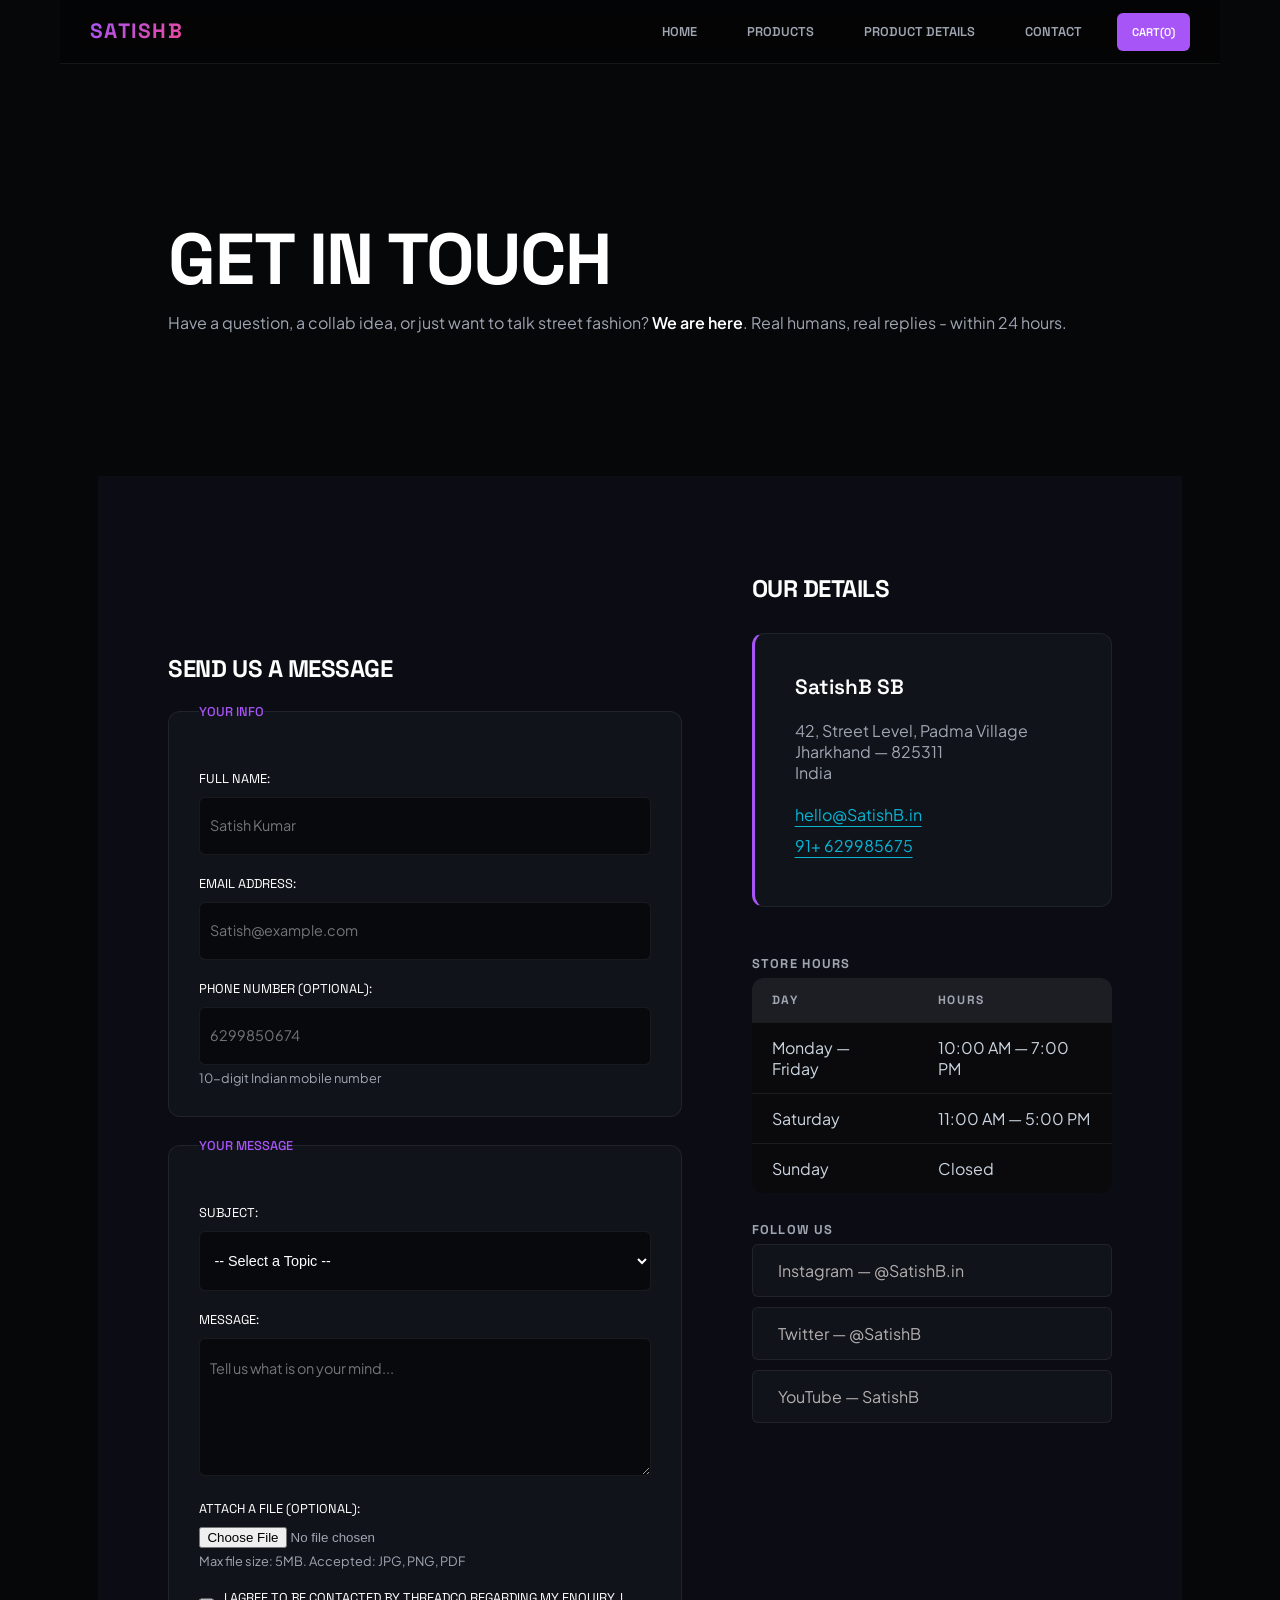
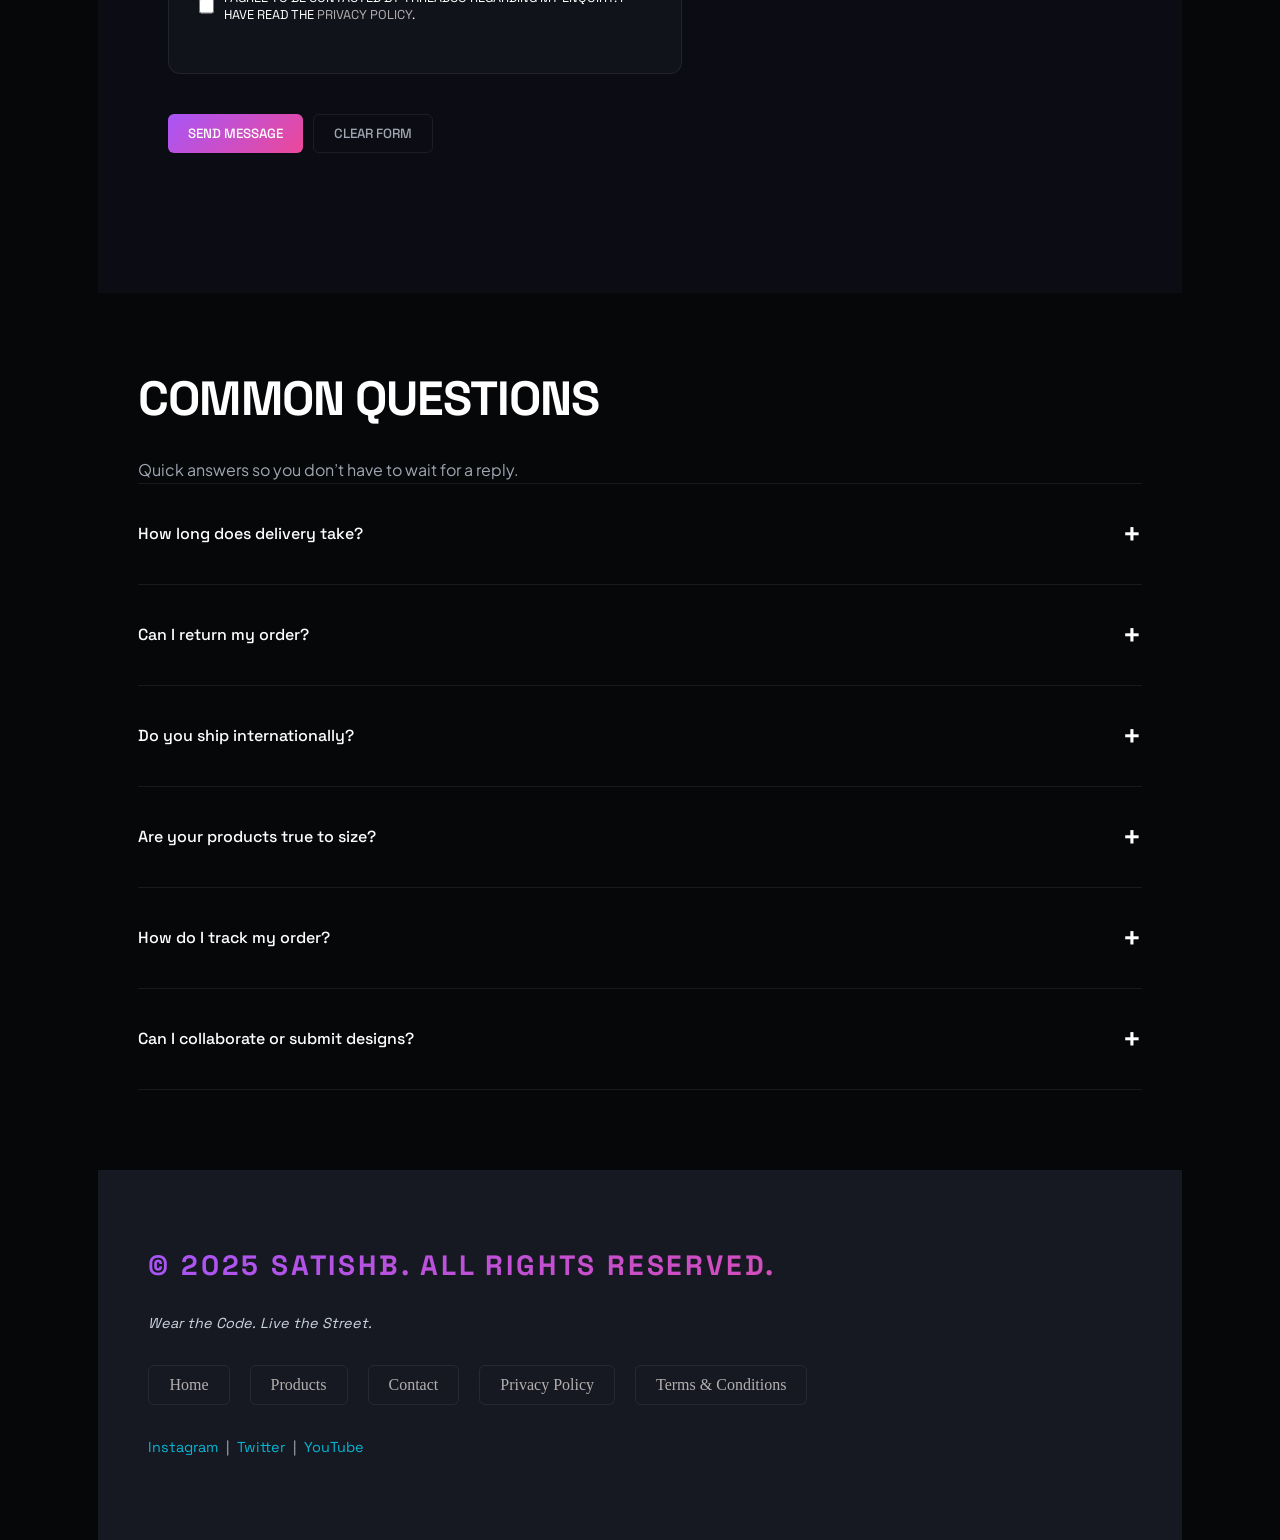
==== commit fa4db1ed: "update contact and products" ====
--- a/Contact.html
+++ b/Contact.html
@@ -4,7 +4,7 @@
 <head>
     <meta charset="UTF-8">
     <meta name="viewport" content="width=device-width, initial-scale=1.0">
-    <title>Contact</title>
+   <title>SatishB. Tekyyon </title>
     <link rel="stylesheet" href="Style.css">
 </head>
 
@@ -12,7 +12,7 @@
 
 
     <header>
-        <h1>Satish</h1>
+        <h1>SatishB</h1>
         <!-- <p><em>Wear the Code, list the Streey.</em></p> -->
         <nav>
             <ul>
--- a/Style.css
+++ b/Style.css
@@ -795,12 +795,14 @@
     display: flex;
     gap: 20px;
     margin: 30px 0;
+  
 }
 
 #footer nav ul li {
     border: 1px solid var(--color-border);
     border-radius: var(--radius-sm);
     padding: 10px 20px;
+      max-width: 486px ;
 }
 
 #footer nav ul li:hover {
@@ -1800,4 +1802,8 @@
         padding: 0;
     }
 
-}
+    .footer li{
+        max-width: 486px;
+    }
+
+}
